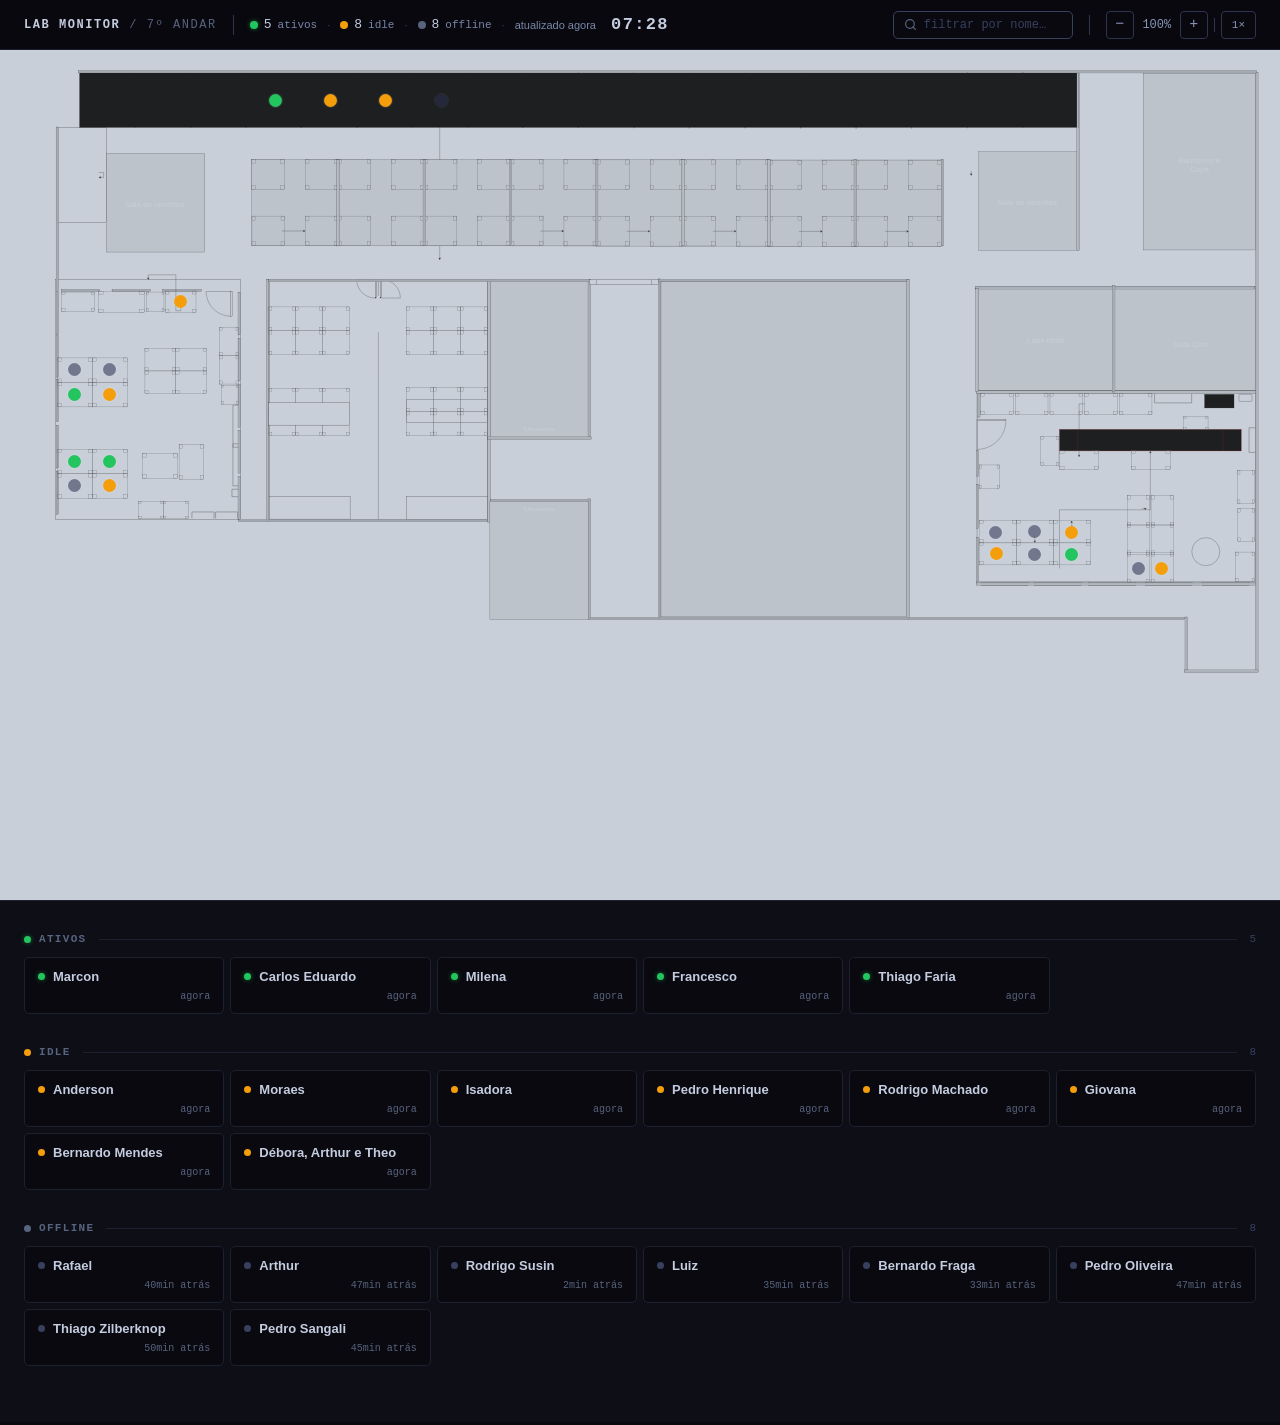
==== index.html @ 02e847c7 "atualizações no layout" ====
<!DOCTYPE html>
<html lang="pt-BR">
<head>
  <meta charset="UTF-8">
  <meta name="viewport" content="width=device-width, initial-scale=1.0">
  <title>Lab Monitor — 7º Andar</title>
  <link rel="stylesheet" href="css/style.css">
</head>
<body>

  <!-- Header fixo no topo — fica visível enquanto rola para baixo -->
  <header id="header">
    <span id="title">LAB MONITOR <em>/ 7º andar</em></span>

    <div class="hdiv"></div>

    <div id="header-stats">
      <span class="hstat">
        <span class="hstat-dot active"></span>
        <span id="count-active">0</span>
        <span class="hstat-lbl">ativos</span>
      </span>
      <span class="hsep">·</span>
      <span class="hstat">
        <span class="hstat-dot idle"></span>
        <span id="count-idle">0</span>
        <span class="hstat-lbl">idle</span>
      </span>
      <span class="hsep">·</span>
      <span class="hstat">
        <span class="hstat-dot offline"></span>
        <span id="count-offline">0</span>
        <span class="hstat-lbl">offline</span>
      </span>
      <span class="hsep">·</span>
      <span id="last-updated" class="hstat-lbl">—</span>
    </div>

    <span id="clock">00:00</span>

    <input
      id="filter-input"
      type="text"
      placeholder="filtrar por nome…"
      autocomplete="off"
      spellcheck="false"
    >

    <div class="hdiv"></div>

    <div id="zoom-controls">
      <button id="btn-zoom-out"   class="zbtn" title="Zoom out">−</button>
      <span   id="zoom-label">100%</span>
      <button id="btn-zoom-in"    class="zbtn" title="Zoom in">+</button>
      <div class="zdiv"></div>
      <button id="btn-zoom-reset" class="zbtn zreset">1×</button>
    </div>
  </header>

  <!-- HERO: mapa ocupa todo o viewport abaixo do header -->
  <div id="map-area">
    <div id="map-container">
      <!-- SVG como img para receber filter CSS sem afetar os marcadores -->
      <img id="map-svg" src="assets/SétimoAndar_clean.svg" draggable="false" alt="">
      <!-- marcadores injetados por initMap() -->
    </div>
  </div>

  <!-- Lista — acessada rolando a página para baixo -->
  <section id="list-section">

    <div class="status-group" id="group-active">
      <div class="group-header">
        <span class="group-label active">Ativos</span>
        <div class="group-line"></div>
        <span class="group-count" id="gcount-active">0</span>
      </div>
      <div class="node-grid" id="grid-active"></div>
    </div>

    <div class="status-group" id="group-idle">
      <div class="group-header">
        <span class="group-label idle">Idle</span>
        <div class="group-line"></div>
        <span class="group-count" id="gcount-idle">0</span>
      </div>
      <div class="node-grid" id="grid-idle"></div>
    </div>

    <div class="status-group" id="group-offline">
      <div class="group-header">
        <span class="group-label offline">Offline</span>
        <div class="group-line"></div>
        <span class="group-count" id="gcount-offline">0</span>
      </div>
      <div class="node-grid" id="grid-offline"></div>
    </div>

  </section>

  <div id="tooltip" role="tooltip"></div>

  <script src="js/config.js"></script>
  <script src="js/data.js"></script>
  <script src="js/utils.js"></script>
  <script src="js/mock.js"></script>
  <script src="js/render.js"></script>
  <script src="js/main.js"></script>
</body>
</html>
---- css/style.css ----
/* ─── Reset ───────────────────────────────────────────────────────────────── */
*, *::before, *::after { box-sizing: border-box; margin: 0; padding: 0; }

:root {
  --bg:        #09090f;
  --surface:   #0d0e16;
  --card:      #12131e;
  --border:    #1e2030;
  --text:      #c4cce0;
  --muted:     #384060;
  --muted2:    #58637e;
  --font-mono: 'JetBrains Mono', 'Fira Code', ui-monospace, monospace;
  --c-active:  #22c55e;
  --c-idle:    #f59e0b;
  --c-offline: #2b3050;
}

html {
  background: var(--bg);
  color: var(--text);
  font-family: -apple-system, BlinkMacSystemFont, 'Inter', 'Segoe UI', sans-serif;
  font-size: 13px;
  -webkit-font-smoothing: antialiased;
  overflow-y: scroll;
  overflow-x: hidden;
}

/* ─── Header sticky ───────────────────────────────────────────────────────── */
#header {
  position: sticky;
  top: 0;
  z-index: 100;
  display: flex;
  align-items: center;
  gap: 16px;
  height: 50px;
  padding: 0 24px;
  background: rgba(9, 9, 15, 0.92);
  border-bottom: 1px solid #1e2030;
  backdrop-filter: blur(12px);
}

/* Separador vertical entre seções */
.hdiv {
  width: 1px;
  height: 20px;
  background: #2e3350;
  flex-shrink: 0;
}

#title {
  font-family: var(--font-mono);
  font-size: 12px;
  font-weight: 700;
  letter-spacing: .13em;
  text-transform: uppercase;
  white-space: nowrap;
}
#title em { font-style: normal; color: var(--muted2); font-weight: 400; }

/* Stats inline */
#header-stats {
  display: flex;
  align-items: center;
  gap: 10px;
}
.hstat {
  display: flex;
  align-items: center;
  gap: 6px;
  font-family: var(--font-mono);
  font-size: 13px;
  color: var(--text);
}
.hstat-dot {
  width: 8px; height: 8px;
  border-radius: 50%;
  flex-shrink: 0;
}
.hstat-dot.active  { background: var(--c-active);  box-shadow: 0 0 5px rgba(34,197,94,.55); }
.hstat-dot.idle    { background: var(--c-idle); }
.hstat-dot.offline { background: var(--muted2); }
.hstat-lbl { font-size: 11px; color: #7a87a8; }
.hsep { font-size: 11px; color: #3a4260; }

/* Clock */
#clock {
  position: absolute;
  left: 50%;
  transform: translateX(-50%);
  font-family: var(--font-mono);
  font-size: 17px;
  font-weight: 700;
  letter-spacing: 0.08em;
  color: var(--text);
  pointer-events: none;
  user-select: none;
}


/* Zoom */
#zoom-controls {
  display: flex;
  align-items: center;
  gap: 2px;
}
.zbtn {
  background: none;
  border: 1px solid #2e3350;
  color: #8a96b8;
  cursor: pointer;
  font-size: 15px;
  width: 28px; height: 28px;
  border-radius: 4px;
  display: flex; align-items: center; justify-content: center;
  font-family: var(--font-mono);
  transition: border-color .12s, color .12s;
}
.zbtn:hover { border-color: #58637e; color: var(--text); }
#zoom-label {
  font-family: var(--font-mono);
  font-size: 12px;
  color: #8a96b8;
  width: 42px;
  text-align: center;
}
.zdiv { width: 1px; height: 14px; background: #2e3350; margin: 0 4px; }
.zreset { font-size: 11px; width: auto; padding: 0 10px; }

/* ─── Mapa HERO ───────────────────────────────────────────────────────────── */
#map-area {
  height: calc(100vh - 50px);
  overflow: auto;
  cursor: grab;
  background: #c8cfd8;
  padding: 20px;
  scrollbar-width: thin;
  scrollbar-color: #cccccc transparent;
}
#map-area.panning { cursor: grabbing; }
#map-area::-webkit-scrollbar { width: 6px; height: 6px; }
#map-area::-webkit-scrollbar-thumb { background: #cccccc; border-radius: 3px; }

#map-container {
  position: relative;
  width: 100%;
  /* viewBox do SétimoAndar_clean.svg: 5035 × 2460 (conteúdo real termina em ~2440) */
  aspect-ratio: 5035 / 2460;
  background: #c8cfd8;
}

#map-svg {
  position: absolute;
  inset: 0;
  width: 100%; height: 100%;
  object-fit: fill;
  pointer-events: none;
  user-select: none;
  /* multiply: branco × qualquer_cor = a cor (some o branco)
                preto  × qualquer_cor = preto (linhas aparecem)
     Resultado: fundo some, linhas ficam visíveis sobre o bg do container. */
  mix-blend-mode: multiply;
  opacity: 0.85;
}

/* ─── Marcadores de nó — círculo ──────────────────────────────────────────── */
.node-marker {
  position: absolute;
  width: 13px; height: 13px;
  border-radius: 50%;
  z-index: 1;
  cursor: crosshair;
  outline: 1px solid rgba(255,255,255,0.10);
  transition: background-color .35s, box-shadow .35s, opacity .2s;
}

.node-marker.active {
  background: var(--c-active);
  animation: pulse 2.2s ease-out infinite;
}
.node-marker.idle    { background: var(--c-idle); box-shadow: none; }
.node-marker.offline { background: var(--c-offline); opacity: .55; box-shadow: none; }

@keyframes pulse {
  0%   { box-shadow: 0 0 0 0   rgba(34,197,94,.65); }
  65%  { box-shadow: 0 0 0 7px rgba(34,197,94,0);   }
  100% { box-shadow: 0 0 0 0   rgba(34,197,94,0);   }
}

/* ─── Tooltip ────────────────────────────────────────────────────────────── */
#tooltip {
  position: fixed;
  z-index: 200;
  display: none;
  min-width: 170px;
  background: rgba(9, 9, 15, 0.96);
  border: 1px solid var(--border);
  border-radius: 7px;
  padding: 10px 13px;
  pointer-events: none;
  backdrop-filter: blur(10px);
  box-shadow: 0 6px 24px rgba(0,0,0,.5);
}
#tooltip.visible { display: block; }

.tt-name {
  display: flex;
  align-items: center;
  gap: 7px;
  font-size: 13px;
  font-weight: 600;
  color: var(--text);
  margin-bottom: 8px;
}
.tt-dot {
  width: 8px; height: 8px;
  border-radius: 50%;
  flex-shrink: 0;
}
.tt-rows {
  display: grid;
  grid-template-columns: auto 1fr;
  gap: 2px 10px;
  font-family: var(--font-mono);
  font-size: 10px;
}
.tt-key { color: var(--muted2); }
.tt-val { color: var(--text); }
.tt-val.status-active  { color: var(--c-active); }
.tt-val.status-idle    { color: var(--c-idle); }
.tt-val.status-offline { color: var(--muted2); }

/* ─── Lista ───────────────────────────────────────────────────────────────── */
#list-section {
  padding: 32px 24px 56px;
  background: var(--surface);
  border-top: 1px solid var(--border);
  display: flex;
  flex-direction: column;
  gap: 32px;
}

.status-group { display: flex; flex-direction: column; gap: 12px; }

.group-header {
  display: flex;
  align-items: center;
  gap: 12px;
}

.group-label {
  font-family: var(--font-mono);
  font-size: 11px;
  font-weight: 600;
  letter-spacing: .12em;
  text-transform: uppercase;
  white-space: nowrap;
  color: var(--muted2);
  display: inline-flex;
  align-items: center;
  gap: 8px;
}
.group-label::before {
  content: '';
  width: 7px; height: 7px;
  border-radius: 50%;
  flex-shrink: 0;
}
.group-label.active::before  { background: var(--c-active); box-shadow: 0 0 5px rgba(34,197,94,.5); }
.group-label.idle::before    { background: var(--c-idle); }
.group-label.offline::before { background: var(--muted2); }

.group-line {
  flex: 1;
  height: 1px;
  background: var(--border);
}

.group-count {
  font-family: var(--font-mono);
  font-size: 11px;
  color: var(--muted);
}

.node-grid {
  display: grid;
  grid-template-columns: repeat(auto-fill, minmax(200px, 1fr));
  gap: 6px;
}

#filter-input {
  margin-left: auto;
  background-color: var(--bg);
  background-image: url("data:image/svg+xml,%3Csvg xmlns='http://www.w3.org/2000/svg' width='13' height='13' viewBox='0 0 24 24' fill='none' stroke='%2358637e' stroke-width='2.2' stroke-linecap='round'%3E%3Ccircle cx='11' cy='11' r='8'/%3E%3Cline x1='21' y1='21' x2='16.65' y2='16.65'/%3E%3C/svg%3E");
  background-repeat: no-repeat;
  background-position: 10px center;
  border: 1px solid var(--muted);
  border-radius: 5px;
  color: var(--text);
  font-size: 12px;
  font-family: var(--font-mono);
  padding: 6px 12px 6px 30px;
  width: 180px;
  outline: none;
  caret-color: var(--c-active);
  transition: border-color .12s, background-color .12s;
}
#filter-input:focus {
  border-color: var(--muted2);
  background-color: var(--card);
}
#filter-input::placeholder { color: var(--muted); }


.node-card {
  background: var(--bg);
  border: 1px solid var(--border);
  border-radius: 5px;
  padding: 11px 13px;
  display: flex;
  flex-direction: column;
  gap: 7px;
  cursor: default;
  transition: border-color .12s;
}
.node-card:hover { border-color: var(--muted); }

.card-name {
  display: flex;
  align-items: center;
  gap: 8px;
  font-size: 13px;
  font-weight: 600;
  color: var(--text);
}
.card-dot {
  width: 7px; height: 7px;
  border-radius: 50%;
  flex-shrink: 0;
  transition: background .35s, box-shadow .35s;
}
.node-card.active  .card-dot { background: var(--c-active); box-shadow: 0 0 5px rgba(34,197,94,.5); }
.node-card.idle    .card-dot { background: var(--c-idle); }
.node-card.offline .card-dot { background: var(--muted); }

.card-meta {
  display: flex;
  align-items: center;
  justify-content: flex-end;
  padding-left: 15px;
}
.node-badge { display: none; }

.node-time {
  font-family: var(--font-mono);
  font-size: 10px;
  color: var(--muted2);
}
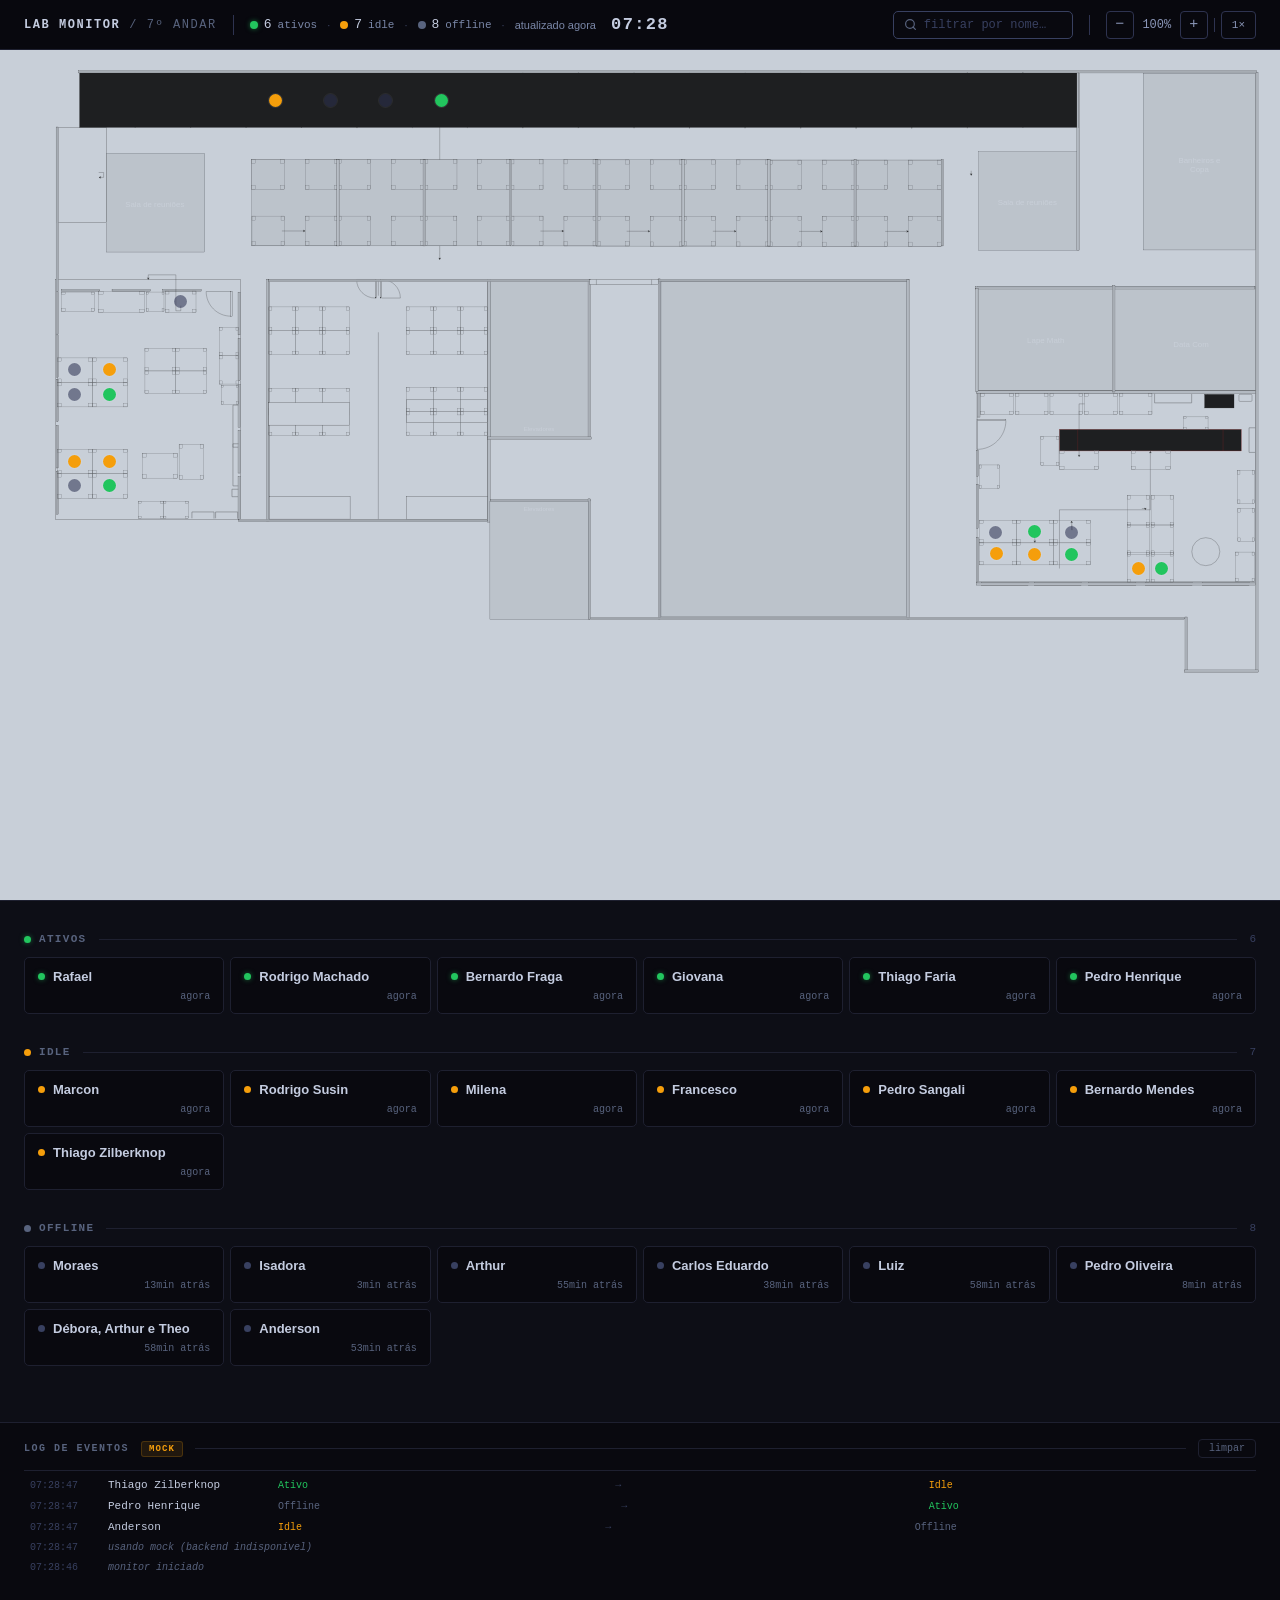
==== commit d1a8cfc9: "seção monitor adicionada" ====
--- a/index.html
+++ b/index.html
@@ -98,12 +98,24 @@
 
   </section>
 
+  <!-- Log de eventos — acessado rolando abaixo da lista -->
+  <section id="log-section">
+    <div id="log-header">
+      <span id="log-title">LOG DE EVENTOS</span>
+      <span id="log-source-badge" class="log-badge mock">MOCK</span>
+      <div class="log-hsep"></div>
+      <button id="log-clear-btn">limpar</button>
+    </div>
+    <div id="log-entries"></div>
+  </section>
+
   <div id="tooltip" role="tooltip"></div>
 
   <script src="js/config.js"></script>
   <script src="js/data.js"></script>
   <script src="js/utils.js"></script>
   <script src="js/mock.js"></script>
+  <script src="js/logger.js"></script>
   <script src="js/render.js"></script>
   <script src="js/main.js"></script>
 </body>
--- a/css/style.css
+++ b/css/style.css
@@ -356,3 +356,128 @@
   font-size: 10px;
   color: var(--muted2);
 }
+
+/* ─── Log de eventos ──────────────────────────────────────────────────────── */
+#log-section {
+  background: var(--bg);
+  border-top: 1px solid var(--border);
+  padding: 0 24px 48px;
+}
+
+#log-header {
+  display: flex;
+  align-items: center;
+  gap: 12px;
+  padding: 16px 0 12px;
+  border-bottom: 1px solid var(--border);
+  margin-bottom: 4px;
+}
+
+#log-title {
+  font-family: var(--font-mono);
+  font-size: 10px;
+  font-weight: 700;
+  letter-spacing: .15em;
+  text-transform: uppercase;
+  color: var(--muted2);
+  white-space: nowrap;
+}
+
+.log-badge {
+  font-family: var(--font-mono);
+  font-size: 9px;
+  font-weight: 700;
+  letter-spacing: .12em;
+  padding: 2px 7px;
+  border-radius: 3px;
+  text-transform: uppercase;
+}
+.log-badge.backend {
+  background: rgba(34,197,94,.12);
+  color: var(--c-active);
+  border: 1px solid rgba(34,197,94,.25);
+}
+.log-badge.mock {
+  background: rgba(245,158,11,.10);
+  color: var(--c-idle);
+  border: 1px solid rgba(245,158,11,.20);
+}
+
+.log-hsep {
+  flex: 1;
+  height: 1px;
+  background: var(--border);
+}
+
+#log-clear-btn {
+  background: none;
+  border: 1px solid var(--border);
+  color: var(--muted2);
+  cursor: pointer;
+  font-family: var(--font-mono);
+  font-size: 10px;
+  padding: 3px 10px;
+  border-radius: 4px;
+  transition: border-color .12s, color .12s;
+}
+#log-clear-btn:hover { border-color: var(--muted2); color: var(--text); }
+
+#log-entries {
+  display: flex;
+  flex-direction: column;
+  gap: 1px;
+  max-height: 280px;
+  overflow-y: auto;
+  scrollbar-width: thin;
+  scrollbar-color: var(--border) transparent;
+}
+
+.log-entry {
+  display: grid;
+  grid-template-columns: 68px 160px auto auto auto;
+  align-items: center;
+  gap: 10px;
+  padding: 4px 6px;
+  border-radius: 3px;
+  font-family: var(--font-mono);
+  font-size: 11px;
+  transition: background .1s;
+}
+.log-entry:hover { background: var(--card); }
+
+.log-entry.log-system {
+  grid-template-columns: 68px 1fr;
+  color: var(--muted);
+}
+
+.log-ts {
+  color: var(--muted);
+  font-size: 10px;
+  white-space: nowrap;
+}
+
+.log-name {
+  color: var(--text);
+  white-space: nowrap;
+  overflow: hidden;
+  text-overflow: ellipsis;
+}
+
+.log-status {
+  font-size: 10px;
+  white-space: nowrap;
+}
+.log-status.status-active  { color: var(--c-active); }
+.log-status.status-idle    { color: var(--c-idle); }
+.log-status.status-offline { color: var(--muted2); }
+
+.log-arrow {
+  color: var(--muted);
+  font-size: 10px;
+}
+
+.log-sys-msg {
+  color: var(--muted2);
+  font-size: 10px;
+  font-style: italic;
+}
